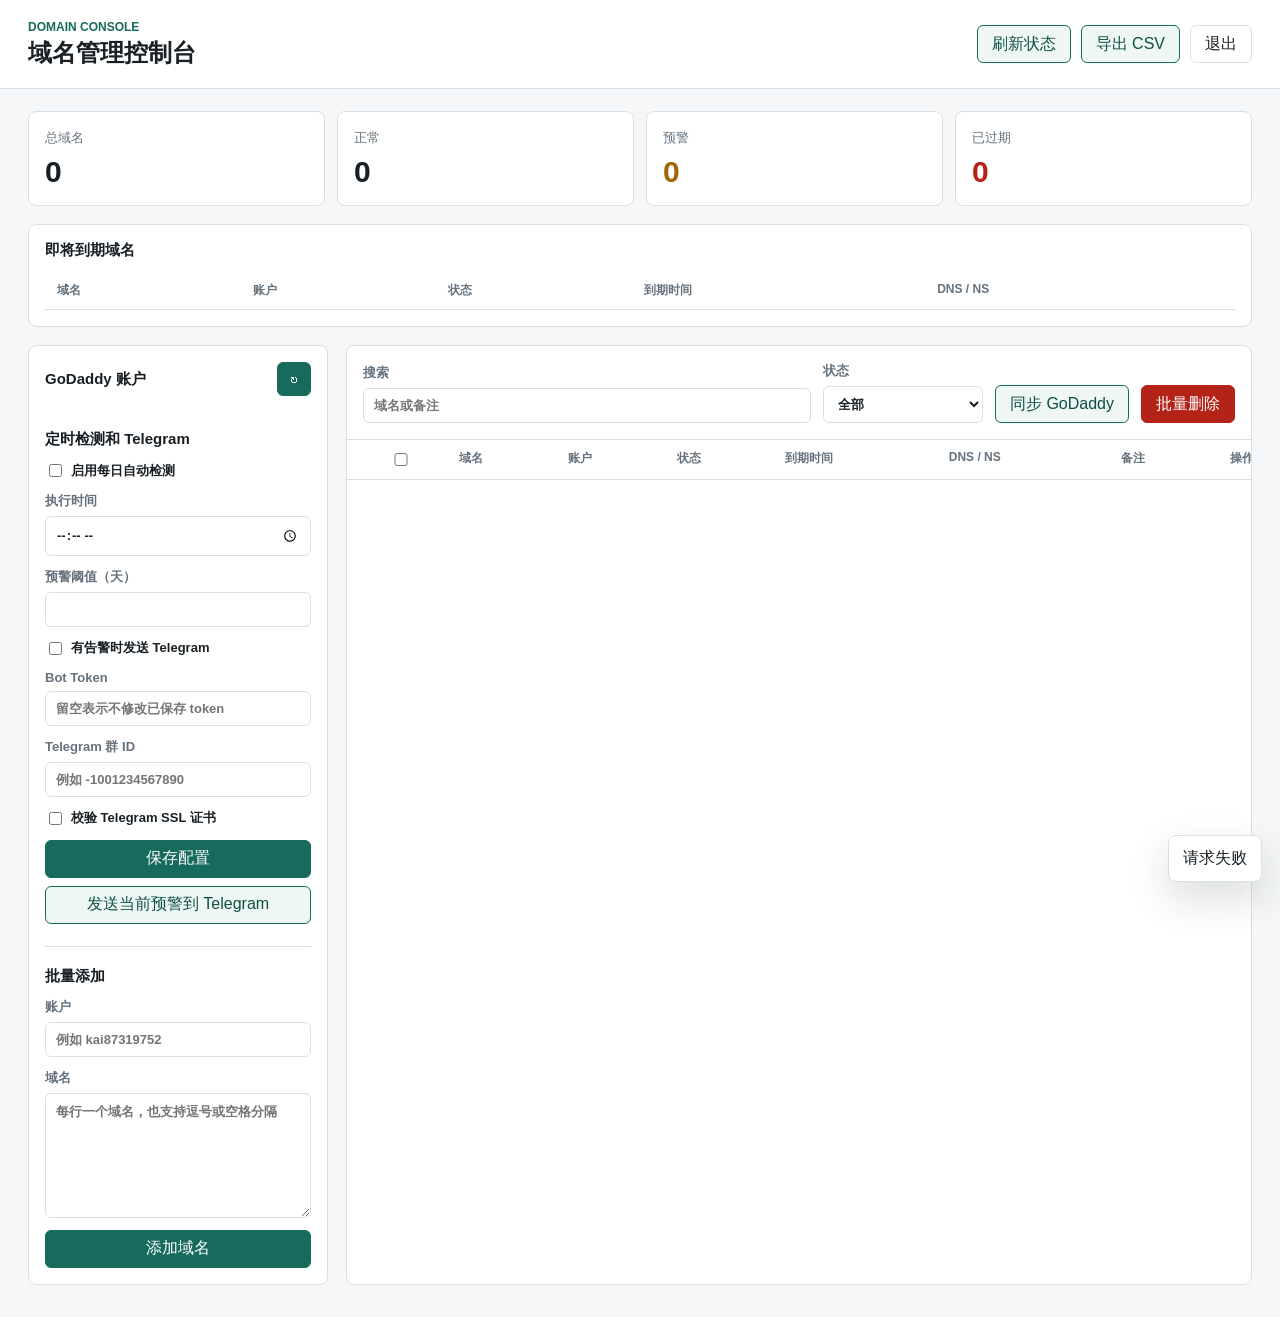
==== templates/index.html @ 251799a3 "Add web dashboard for domain monitoring" ====
<!doctype html>
<html lang="zh-CN">
  <head>
    <meta charset="utf-8">
    <meta name="viewport" content="width=device-width, initial-scale=1">
    <title>域名管理控制台</title>
    <link rel="stylesheet" href="/static/styles.css">
  </head>
  <body>
    <header class="topbar">
      <div>
        <p class="eyebrow">Domain Console</p>
        <h1>域名管理控制台</h1>
      </div>
      <div class="toolbar">
        <button id="checkAllBtn" class="secondary">刷新状态</button>
        <a class="button secondary" href="/api/export.csv">导出 CSV</a>
        <button id="logoutBtn" class="ghost">退出</button>
      </div>
    </header>

    <main class="page">
      <div id="activityBar" class="activity-bar" hidden>
        <span class="spinner"></span>
        <span id="activityText">正在执行</span>
      </div>

      <section class="stats-grid">
        <article class="stat">
          <span>总域名</span>
          <strong id="statTotal">0</strong>
        </article>
        <article class="stat">
          <span>正常</span>
          <strong id="statOk">0</strong>
        </article>
        <article class="stat warning">
          <span>预警</span>
          <strong id="statWarning">0</strong>
        </article>
        <article class="stat danger">
          <span>已过期</span>
          <strong id="statExpired">0</strong>
        </article>
      </section>

      <section class="dashboard-panel">
        <div class="section-head">
          <h2>即将到期域名</h2>
          <span id="lastRunInfo" class="account-meta"></span>
        </div>
        <div class="table-wrap compact">
          <table>
            <thead>
              <tr>
                <th>域名</th>
                <th>账户</th>
                <th>状态</th>
                <th>到期时间</th>
                <th>DNS / NS</th>
              </tr>
            </thead>
            <tbody id="dashboardTable"></tbody>
          </table>
        </div>
      </section>

      <section class="workbench">
        <aside class="side">
          <div class="section-head">
            <h2>GoDaddy 账户</h2>
            <button id="reloadBtn" class="icon-button" title="刷新">↻</button>
          </div>
          <div id="accountList" class="account-list"></div>

          <form id="settingsForm" class="stack-form settings-form">
            <h2>定时检测和 Telegram</h2>
            <label class="inline-check">
              <input id="scheduleEnabled" type="checkbox">
              启用每日自动检测
            </label>
            <label>
              执行时间
              <input id="scheduleTime" type="time" required>
            </label>
            <label>
              预警阈值（天）
              <input id="thresholdDays" type="number" min="1" max="365" required>
            </label>
            <label class="inline-check">
              <input id="telegramEnabled" type="checkbox">
              有告警时发送 Telegram
            </label>
            <label>
              Bot Token
              <input id="telegramBotToken" type="password" placeholder="留空表示不修改已保存 token">
            </label>
            <label>
              Telegram 群 ID
              <input id="telegramChatId" placeholder="例如 -1001234567890">
            </label>
            <label class="inline-check">
              <input id="telegramVerifySsl" type="checkbox">
              校验 Telegram SSL 证书
            </label>
            <div class="form-row">
              <button type="submit">保存配置</button>
              <button id="runSchedulerBtn" class="secondary" type="button">发送当前预警到 Telegram</button>
            </div>
          </form>

          <form id="addForm" class="stack-form">
            <h2>批量添加</h2>
            <label>
              账户
              <input id="addAccount" required placeholder="例如 kai87319752">
            </label>
            <label>
              域名
              <textarea id="addDomains" required rows="7" placeholder="每行一个域名，也支持逗号或空格分隔"></textarea>
            </label>
            <button type="submit">添加域名</button>
          </form>
        </aside>

        <section class="content">
          <div class="filters">
            <label>
              搜索
              <input id="searchInput" placeholder="域名或备注">
            </label>
            <label>
              状态
              <select id="statusFilter">
                <option value="all">全部</option>
                <option value="ok">正常</option>
                <option value="warning">预警</option>
                <option value="expired">已过期</option>
                <option value="unknown">未检测</option>
              </select>
            </label>
            <button id="syncBtn" class="secondary">同步 GoDaddy</button>
            <button id="deleteBtn" class="danger-button">批量删除</button>
          </div>

          <div class="table-wrap">
            <table>
              <thead>
                <tr>
                  <th><input id="selectAll" type="checkbox" title="全选"></th>
                  <th>域名</th>
                  <th>账户</th>
                  <th>状态</th>
                  <th>到期时间</th>
                  <th>DNS / NS</th>
                  <th>备注</th>
                  <th>操作</th>
                </tr>
              </thead>
              <tbody id="domainTable"></tbody>
            </table>
          </div>
        </section>
      </section>
    </main>

    <div id="toast" class="toast"></div>
    <script src="/static/app.js"></script>
  </body>
</html>
---- static/styles.css ----
:root {
  color-scheme: light;
  --bg: #f5f7f8;
  --panel: #ffffff;
  --line: #d9e0e5;
  --text: #182026;
  --muted: #65727d;
  --brand: #176b5d;
  --brand-strong: #0e4f44;
  --warning: #a56405;
  --danger: #b42318;
  --ok: #167047;
}

* {
  box-sizing: border-box;
}

body {
  margin: 0;
  background: var(--bg);
  color: var(--text);
  font-family: Inter, "Segoe UI", Arial, sans-serif;
}

button,
.button,
input,
select,
textarea {
  font: inherit;
}

button,
.button {
  display: inline-flex;
  align-items: center;
  justify-content: center;
  min-height: 38px;
  border: 1px solid var(--brand);
  border-radius: 6px;
  padding: 0 14px;
  background: var(--brand);
  color: #fff;
  text-decoration: none;
  cursor: pointer;
  white-space: nowrap;
}

button:hover,
.button:hover {
  background: var(--brand-strong);
}

button:disabled {
  cursor: wait;
  opacity: 0.62;
}

button.secondary,
.button.secondary {
  background: #eef7f4;
  color: var(--brand-strong);
}

button.ghost {
  border-color: var(--line);
  background: #fff;
  color: var(--text);
}

.danger-button {
  border-color: var(--danger);
  background: var(--danger);
}

.icon-button {
  width: 34px;
  min-height: 34px;
  padding: 0;
}

.topbar {
  display: flex;
  align-items: center;
  justify-content: space-between;
  gap: 20px;
  padding: 20px 28px;
  border-bottom: 1px solid var(--line);
  background: #fff;
}

h1,
h2,
p {
  margin: 0;
}

h1 {
  font-size: 24px;
  line-height: 1.25;
}

h2 {
  font-size: 15px;
}

.eyebrow {
  margin-bottom: 4px;
  color: var(--brand);
  font-size: 12px;
  font-weight: 700;
  text-transform: uppercase;
}

.toolbar {
  display: flex;
  flex-wrap: wrap;
  gap: 10px;
  justify-content: flex-end;
}

.page {
  padding: 22px 28px 32px;
}

.activity-bar {
  display: flex;
  align-items: center;
  gap: 10px;
  margin-bottom: 18px;
  border: 1px solid #b7d8ce;
  border-radius: 8px;
  background: #eef7f4;
  color: var(--brand-strong);
  padding: 12px 14px;
  font-weight: 700;
}

.activity-bar[hidden] {
  display: none;
}

.spinner {
  width: 16px;
  height: 16px;
  border: 2px solid #b7d8ce;
  border-top-color: var(--brand);
  border-radius: 999px;
  animation: spin 0.8s linear infinite;
}

@keyframes spin {
  to {
    transform: rotate(360deg);
  }
}

.stats-grid {
  display: grid;
  grid-template-columns: repeat(4, minmax(0, 1fr));
  gap: 12px;
  margin-bottom: 18px;
}

.stat {
  border: 1px solid var(--line);
  border-radius: 8px;
  background: var(--panel);
  padding: 16px;
}

.stat span {
  color: var(--muted);
  font-size: 13px;
}

.stat strong {
  display: block;
  margin-top: 8px;
  font-size: 30px;
}

.stat.warning strong {
  color: var(--warning);
}

.stat.danger strong {
  color: var(--danger);
}

.workbench {
  display: grid;
  grid-template-columns: 300px minmax(0, 1fr);
  gap: 18px;
}

.side,
.content,
.dashboard-panel {
  border: 1px solid var(--line);
  border-radius: 8px;
  background: var(--panel);
}

.dashboard-panel {
  margin-bottom: 18px;
  padding: 16px;
}

.side {
  padding: 16px;
}

.section-head {
  display: flex;
  align-items: center;
  justify-content: space-between;
  gap: 10px;
  margin-bottom: 12px;
}

.account-list {
  display: grid;
  gap: 8px;
  margin-bottom: 22px;
}

.account-item {
  width: 100%;
  justify-content: space-between;
  border-color: var(--line);
  background: #fff;
  color: var(--text);
}

.account-item.active {
  border-color: var(--brand);
  background: #e9f5f1;
}

.account-meta {
  color: var(--muted);
  font-size: 12px;
}

.stack-form,
.filters {
  display: grid;
  gap: 12px;
}

.stack-form + .stack-form {
  margin-top: 22px;
  padding-top: 20px;
  border-top: 1px solid var(--line);
}

.settings-form {
  margin-bottom: 4px;
}

.form-row {
  display: grid;
  grid-template-columns: 1fr;
  gap: 8px;
}

.inline-check {
  grid-template-columns: auto 1fr;
  align-items: center;
  color: var(--text);
}

.inline-check input {
  width: auto;
}

label {
  display: grid;
  gap: 6px;
  color: var(--muted);
  font-size: 13px;
  font-weight: 600;
}

input,
select,
textarea {
  width: 100%;
  border: 1px solid var(--line);
  border-radius: 6px;
  background: #fff;
  color: var(--text);
  padding: 9px 10px;
}

textarea {
  min-height: 120px;
  resize: vertical;
}

.content {
  min-width: 0;
}

.filters {
  grid-template-columns: minmax(180px, 1fr) 160px auto auto;
  align-items: end;
  padding: 16px;
  border-bottom: 1px solid var(--line);
}

.table-wrap {
  overflow: auto;
}

.table-wrap.compact table {
  min-width: 760px;
}

table {
  width: 100%;
  border-collapse: collapse;
  min-width: 980px;
}

th,
td {
  border-bottom: 1px solid var(--line);
  padding: 10px 12px;
  text-align: left;
  vertical-align: top;
}

th {
  color: var(--muted);
  font-size: 12px;
  font-weight: 700;
  text-transform: uppercase;
}

td {
  font-size: 14px;
}

.status-pill {
  display: inline-flex;
  min-width: 68px;
  justify-content: center;
  border-radius: 999px;
  padding: 4px 8px;
  background: #edf1f4;
  color: var(--muted);
  font-size: 12px;
  font-weight: 700;
}

.status-ok {
  background: #e9f7ef;
  color: var(--ok);
}

.status-warning {
  background: #fff4df;
  color: var(--warning);
}

.status-expired {
  background: #fdeceb;
  color: var(--danger);
}

.note-input {
  min-width: 220px;
}

.ns-cell {
  max-width: 380px;
  color: var(--muted);
  font-size: 13px;
  line-height: 1.45;
  white-space: normal;
  word-break: break-word;
}

.row-actions {
  display: flex;
  gap: 8px;
}

.row-actions button {
  min-height: 32px;
  padding: 0 10px;
}

.toast {
  position: fixed;
  right: 18px;
  bottom: 18px;
  max-width: min(420px, calc(100vw - 36px));
  border: 1px solid var(--line);
  border-radius: 8px;
  background: #fff;
  box-shadow: 0 16px 40px rgba(24, 32, 38, 0.16);
  padding: 12px 14px;
  transform: translateY(140%);
  transition: transform 0.2s ease;
}

.toast.show {
  transform: translateY(0);
}

.login-shell {
  display: grid;
  min-height: 100vh;
  place-items: center;
  padding: 24px;
}

.login-panel {
  width: min(420px, 100%);
  border: 1px solid var(--line);
  border-radius: 8px;
  background: #fff;
  padding: 26px;
}

.login-form {
  display: grid;
  gap: 14px;
  margin-top: 22px;
}

.form-error {
  min-height: 20px;
  color: var(--danger);
  font-size: 13px;
}

@media (max-width: 980px) {
  .topbar {
    align-items: flex-start;
    flex-direction: column;
  }

  .stats-grid {
    grid-template-columns: repeat(2, minmax(0, 1fr));
  }

  .workbench {
    grid-template-columns: 1fr;
  }

  .filters {
    grid-template-columns: 1fr 1fr;
  }
}

@media (max-width: 620px) {
  .page,
  .topbar {
    padding-left: 16px;
    padding-right: 16px;
  }

  .stats-grid,
  .filters {
    grid-template-columns: 1fr;
  }

  .toolbar {
    width: 100%;
    justify-content: stretch;
  }

  .toolbar > * {
    flex: 1 1 auto;
  }
}
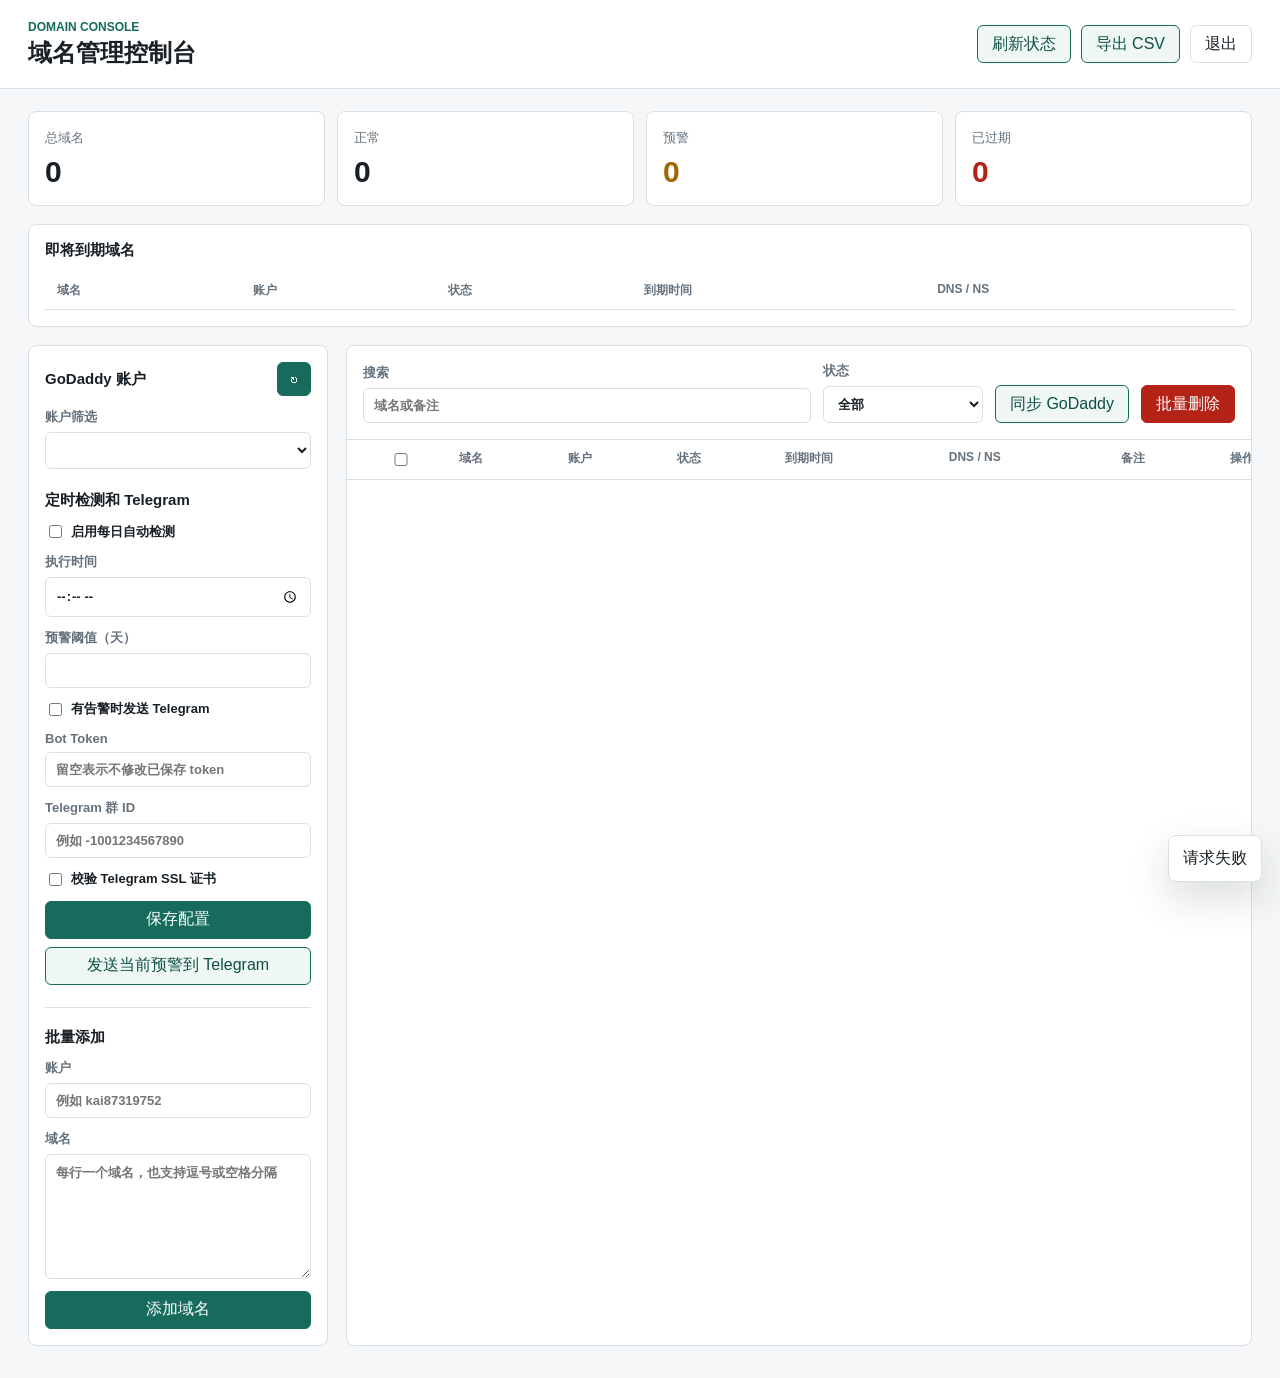
==== commit 7e86fe90: "Use account dropdown filter" ====
--- a/templates/index.html
+++ b/templates/index.html
@@ -71,7 +71,10 @@
             <h2>GoDaddy 账户</h2>
             <button id="reloadBtn" class="icon-button" title="刷新">↻</button>
           </div>
-          <div id="accountList" class="account-list"></div>
+          <label class="account-filter">
+            账户筛选
+            <select id="accountSelect"></select>
+          </label>
 
           <form id="settingsForm" class="stack-form settings-form">
             <h2>定时检测和 Telegram</h2>
--- a/static/styles.css
+++ b/static/styles.css
@@ -226,6 +226,10 @@
   margin-bottom: 22px;
 }
 
+.account-filter {
+  margin-bottom: 22px;
+}
+
 .account-item {
   width: 100%;
   justify-content: space-between;
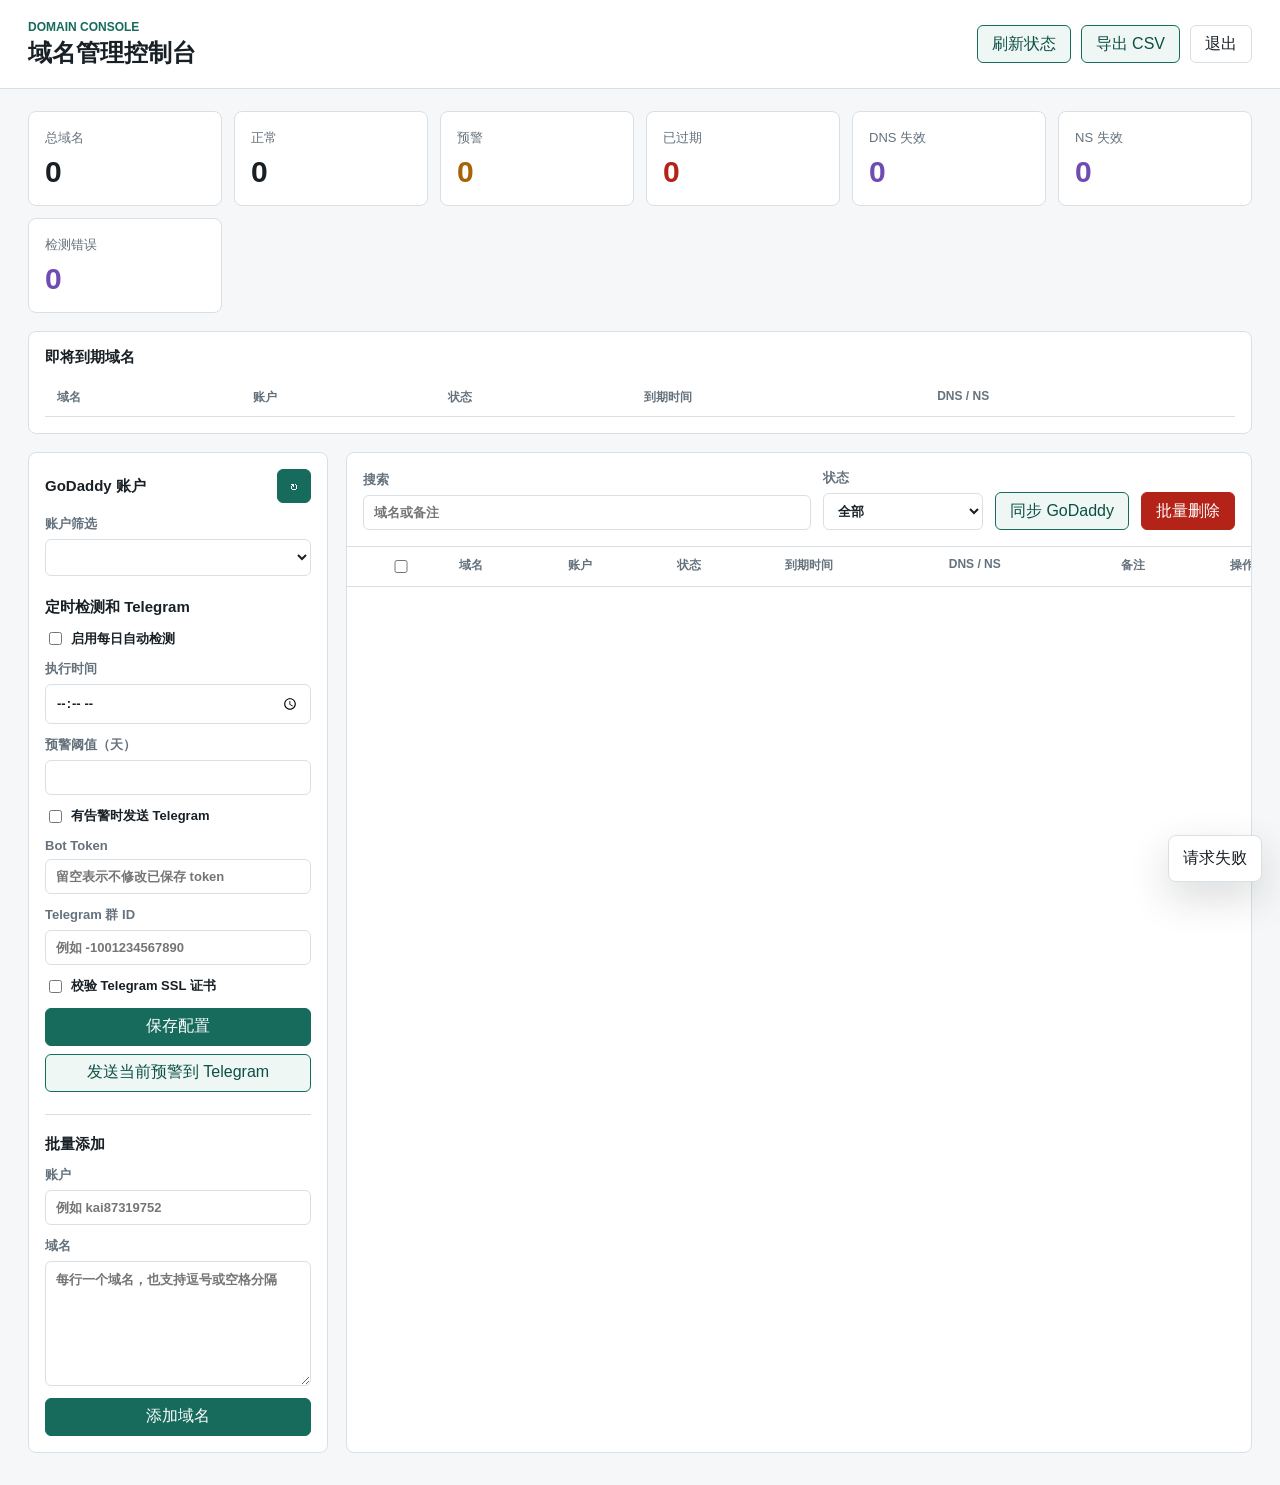
==== commit b22b0e67: "Refine domain status labels" ====
--- a/templates/index.html
+++ b/templates/index.html
@@ -41,6 +41,18 @@
         <article class="stat danger">
           <span>已过期</span>
           <strong id="statExpired">0</strong>
+        </article>
+        <article class="stat issue">
+          <span>DNS 失效</span>
+          <strong id="statDnsFailed">0</strong>
+        </article>
+        <article class="stat issue">
+          <span>NS 失效</span>
+          <strong id="statNsFailed">0</strong>
+        </article>
+        <article class="stat issue">
+          <span>检测错误</span>
+          <strong id="statCheckError">0</strong>
         </article>
       </section>
 
@@ -139,6 +151,9 @@
                 <option value="ok">正常</option>
                 <option value="warning">预警</option>
                 <option value="expired">已过期</option>
+                <option value="dns_failed">DNS 失效</option>
+                <option value="ns_failed">NS 失效</option>
+                <option value="check_error">检测错误</option>
                 <option value="unknown">未检测</option>
               </select>
             </label>
--- a/static/styles.css
+++ b/static/styles.css
@@ -158,7 +158,7 @@
 
 .stats-grid {
   display: grid;
-  grid-template-columns: repeat(4, minmax(0, 1fr));
+  grid-template-columns: repeat(auto-fit, minmax(180px, 1fr));
   gap: 12px;
   margin-bottom: 18px;
 }
@@ -187,6 +187,10 @@
 
 .stat.danger strong {
   color: var(--danger);
+}
+
+.stat.issue strong {
+  color: #6f4bb2;
 }
 
 .workbench {
@@ -375,6 +379,13 @@
   color: var(--danger);
 }
 
+.status-dns_failed,
+.status-ns_failed,
+.status-check_error {
+  background: #f0ecff;
+  color: #5f3dc4;
+}
+
 .note-input {
   min-width: 220px;
 }
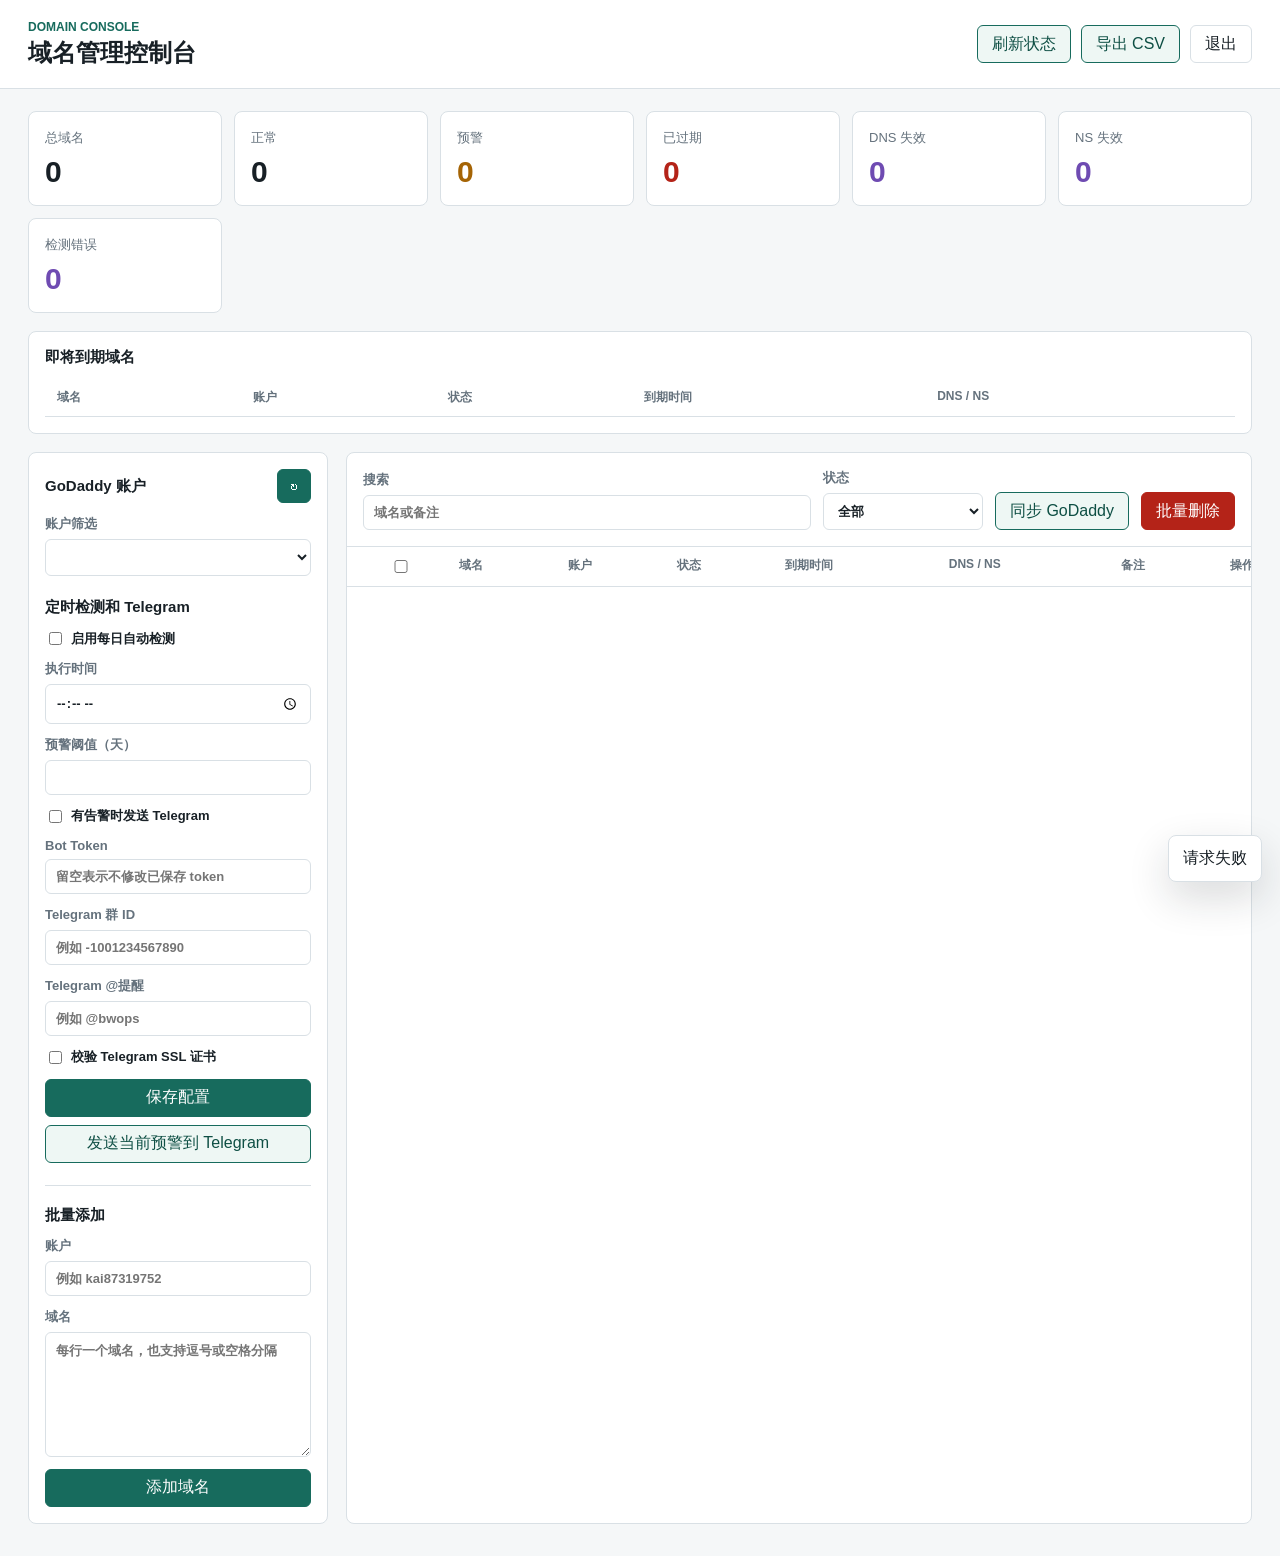
==== commit 73113168: "Add Telegram mention setting" ====
--- a/templates/index.html
+++ b/templates/index.html
@@ -114,6 +114,10 @@
               Telegram 群 ID
               <input id="telegramChatId" placeholder="例如 -1001234567890">
             </label>
+            <label>
+              Telegram @提醒
+              <input id="telegramMention" placeholder="例如 @bwops">
+            </label>
             <label class="inline-check">
               <input id="telegramVerifySsl" type="checkbox">
               校验 Telegram SSL 证书
--- a/static/styles.css
+++ b/static/styles.css
@@ -224,6 +224,13 @@
   margin-bottom: 12px;
 }
 
+#lastRunInfo {
+  display: grid;
+  gap: 4px;
+  justify-items: end;
+  text-align: right;
+}
+
 .account-list {
   display: grid;
   gap: 8px;
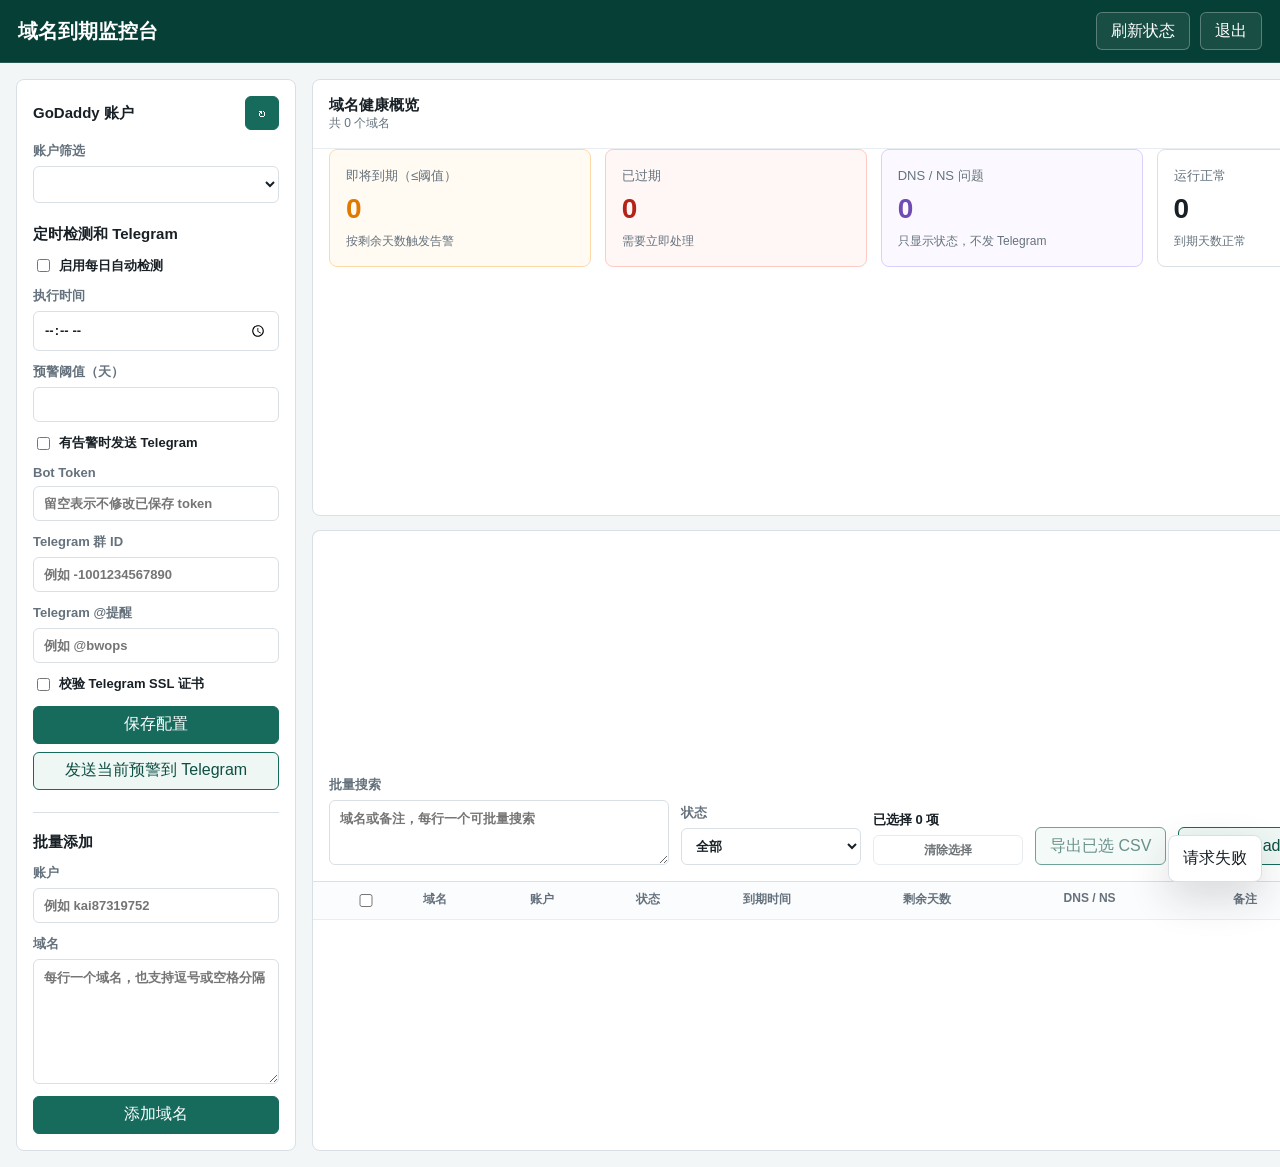
==== commit 01fe250e: "Redesign domain dashboard workflow" ====
--- a/templates/index.html
+++ b/templates/index.html
@@ -9,12 +9,11 @@
   <body>
     <header class="topbar">
       <div>
-        <p class="eyebrow">Domain Console</p>
-        <h1>域名管理控制台</h1>
+        <h1>域名到期监控台</h1>
       </div>
+      <div id="lastRunInfo" class="top-status"></div>
       <div class="toolbar">
         <button id="checkAllBtn" class="secondary">刷新状态</button>
-        <a class="button secondary" href="/api/export.csv">导出 CSV</a>
         <button id="logoutBtn" class="ghost">退出</button>
       </div>
     </header>
@@ -24,58 +23,6 @@
         <span class="spinner"></span>
         <span id="activityText">正在执行</span>
       </div>
-
-      <section class="stats-grid">
-        <article class="stat">
-          <span>总域名</span>
-          <strong id="statTotal">0</strong>
-        </article>
-        <article class="stat">
-          <span>正常</span>
-          <strong id="statOk">0</strong>
-        </article>
-        <article class="stat warning">
-          <span>预警</span>
-          <strong id="statWarning">0</strong>
-        </article>
-        <article class="stat danger">
-          <span>已过期</span>
-          <strong id="statExpired">0</strong>
-        </article>
-        <article class="stat issue">
-          <span>DNS 失效</span>
-          <strong id="statDnsFailed">0</strong>
-        </article>
-        <article class="stat issue">
-          <span>NS 失效</span>
-          <strong id="statNsFailed">0</strong>
-        </article>
-        <article class="stat issue">
-          <span>检测错误</span>
-          <strong id="statCheckError">0</strong>
-        </article>
-      </section>
-
-      <section class="dashboard-panel">
-        <div class="section-head">
-          <h2>即将到期域名</h2>
-          <span id="lastRunInfo" class="account-meta"></span>
-        </div>
-        <div class="table-wrap compact">
-          <table>
-            <thead>
-              <tr>
-                <th>域名</th>
-                <th>账户</th>
-                <th>状态</th>
-                <th>到期时间</th>
-                <th>DNS / NS</th>
-              </tr>
-            </thead>
-            <tbody id="dashboardTable"></tbody>
-          </table>
-        </div>
-      </section>
 
       <section class="workbench">
         <aside class="side">
@@ -143,10 +90,41 @@
         </aside>
 
         <section class="content">
+          <section class="health-panel">
+            <div class="section-head">
+              <div>
+                <h2>域名健康概览</h2>
+                <p class="account-meta">共 <span id="statTotal">0</span> 个域名</p>
+              </div>
+            </div>
+            <div class="stats-grid">
+              <article class="stat warning">
+                <span>即将到期（≤阈值）</span>
+                <strong id="statWarning">0</strong>
+                <small>按剩余天数触发告警</small>
+              </article>
+              <article class="stat danger">
+                <span>已过期</span>
+                <strong id="statExpired">0</strong>
+                <small>需要立即处理</small>
+              </article>
+              <article class="stat issue">
+                <span>DNS / NS 问题</span>
+                <strong id="statDnsIssue">0</strong>
+                <small>只显示状态，不发 Telegram</small>
+              </article>
+              <article class="stat">
+                <span>运行正常</span>
+                <strong id="statOk">0</strong>
+                <small>到期天数正常</small>
+              </article>
+            </div>
+          </section>
+
           <div class="filters">
             <label>
-              搜索
-              <input id="searchInput" placeholder="域名或备注">
+              批量搜索
+              <textarea id="searchInput" class="search-input" rows="3" placeholder="域名或备注，每行一个可批量搜索"></textarea>
             </label>
             <label>
               状态
@@ -161,6 +139,11 @@
                 <option value="unknown">未检测</option>
               </select>
             </label>
+            <div class="selection-summary">
+              <span id="selectedCount">已选择 0 项</span>
+              <button id="clearSelectionBtn" class="ghost mini-button" type="button" disabled>清除选择</button>
+            </div>
+            <button id="exportBtn" class="secondary" type="button" disabled>导出已选 CSV</button>
             <button id="syncBtn" class="secondary">同步 GoDaddy</button>
             <button id="deleteBtn" class="danger-button">批量删除</button>
           </div>
@@ -174,6 +157,7 @@
                   <th>账户</th>
                   <th>状态</th>
                   <th>到期时间</th>
+                  <th>剩余天数</th>
                   <th>DNS / NS</th>
                   <th>备注</th>
                   <th>操作</th>
--- a/static/styles.css
+++ b/static/styles.css
@@ -1,14 +1,18 @@
 :root {
   color-scheme: light;
-  --bg: #f5f7f8;
+  --bg: #f3f6f7;
   --panel: #ffffff;
   --line: #d9e0e5;
+  --line-soft: #e8edf1;
   --text: #182026;
   --muted: #65727d;
   --brand: #176b5d;
   --brand-strong: #0e4f44;
+  --brand-dark: #073f35;
   --warning: #a56405;
+  --warning-strong: #e07900;
   --danger: #b42318;
+  --issue: #6f4bb2;
   --ok: #167047;
 }
 
@@ -85,9 +89,10 @@
   align-items: center;
   justify-content: space-between;
   gap: 20px;
-  padding: 20px 28px;
-  border-bottom: 1px solid var(--line);
-  background: #fff;
+  padding: 12px 18px;
+  border-bottom: 1px solid rgba(255, 255, 255, 0.14);
+  background: #063f35;
+  color: #fff;
 }
 
 h1,
@@ -97,7 +102,7 @@
 }
 
 h1 {
-  font-size: 24px;
+  font-size: 20px;
   line-height: 1.25;
 }
 
@@ -107,7 +112,7 @@
 
 .eyebrow {
   margin-bottom: 4px;
-  color: var(--brand);
+  color: #a8d8cc;
   font-size: 12px;
   font-weight: 700;
   text-transform: uppercase;
@@ -120,8 +125,36 @@
   justify-content: flex-end;
 }
 
+.top-status {
+  display: flex;
+  flex: 1;
+  justify-content: flex-end;
+  gap: 28px;
+  color: #e6f3ef;
+  font-size: 13px;
+  font-weight: 700;
+  white-space: nowrap;
+}
+
+.top-status span {
+  display: inline-flex;
+  align-items: center;
+}
+
+.topbar .secondary,
+.topbar .ghost {
+  border-color: rgba(255, 255, 255, 0.28);
+  background: rgba(255, 255, 255, 0.08);
+  color: #fff;
+}
+
+.topbar .secondary:hover,
+.topbar .ghost:hover {
+  background: rgba(255, 255, 255, 0.16);
+}
+
 .page {
-  padding: 22px 28px 32px;
+  padding: 16px;
 }
 
 .activity-bar {
@@ -158,9 +191,10 @@
 
 .stats-grid {
   display: grid;
-  grid-template-columns: repeat(auto-fit, minmax(180px, 1fr));
-  gap: 12px;
-  margin-bottom: 18px;
+  grid-template-columns: repeat(4, minmax(0, 1fr));
+  gap: 14px;
+  padding: 0 16px 18px;
+  margin-bottom: 0;
 }
 
 .stat {
@@ -170,6 +204,21 @@
   padding: 16px;
 }
 
+.stat.warning {
+  border-color: #ffd8a8;
+  background: #fffaf2;
+}
+
+.stat.danger {
+  border-color: #ffc9c4;
+  background: #fff7f6;
+}
+
+.stat.issue {
+  border-color: #d9d0ff;
+  background: #fbf9ff;
+}
+
 .stat span {
   color: var(--muted);
   font-size: 13px;
@@ -178,11 +227,18 @@
 .stat strong {
   display: block;
   margin-top: 8px;
-  font-size: 30px;
+  font-size: 28px;
+}
+
+.stat small {
+  display: block;
+  margin-top: 8px;
+  color: var(--muted);
+  font-size: 12px;
 }
 
 .stat.warning strong {
-  color: var(--warning);
+  color: var(--warning-strong);
 }
 
 .stat.danger strong {
@@ -190,30 +246,57 @@
 }
 
 .stat.issue strong {
-  color: #6f4bb2;
+  color: var(--issue);
 }
 
 .workbench {
   display: grid;
-  grid-template-columns: 300px minmax(0, 1fr);
-  gap: 18px;
+  grid-template-columns: 280px minmax(0, 1fr);
+  gap: 16px;
 }
 
 .side,
 .content,
-.dashboard-panel {
+.dashboard-panel,
+.health-panel {
   border: 1px solid var(--line);
   border-radius: 8px;
   background: var(--panel);
 }
 
 .dashboard-panel {
-  margin-bottom: 18px;
+  margin-bottom: 14px;
+  padding: 0;
+  overflow: hidden;
+}
+
+.dashboard-panel .table-wrap {
+  border: 0;
+  border-radius: 0;
+}
+
+.health-panel {
+  margin-bottom: 14px;
+  overflow: hidden;
+}
+
+.side {
+  align-self: start;
   padding: 16px;
 }
 
-.side {
-  padding: 16px;
+.side .section-head {
+  padding: 0;
+  margin-bottom: 12px;
+  border-bottom: 0;
+}
+
+.content {
+  display: grid;
+  gap: 0;
+  min-width: 0;
+  border: 0;
+  background: transparent;
 }
 
 .section-head {
@@ -221,7 +304,9 @@
   align-items: center;
   justify-content: space-between;
   gap: 10px;
-  margin-bottom: 12px;
+  padding: 16px;
+  margin-bottom: 0;
+  border-bottom: 1px solid var(--line-soft);
 }
 
 #lastRunInfo {
@@ -315,19 +400,41 @@
   resize: vertical;
 }
 
-.content {
-  min-width: 0;
-}
-
 .filters {
-  grid-template-columns: minmax(180px, 1fr) 160px auto auto;
+  grid-template-columns: minmax(340px, 1fr) 180px 150px auto auto auto;
   align-items: end;
+  margin-bottom: 0;
   padding: 16px;
-  border-bottom: 1px solid var(--line);
+  border: 1px solid var(--line);
+  border-bottom: 0;
+  border-radius: 8px 8px 0 0;
+  background: #fff;
+}
+
+.search-input {
+  min-height: 42px;
+  max-height: 96px;
+}
+
+.selection-summary {
+  display: grid;
+  gap: 6px;
+  color: var(--text);
+  font-size: 13px;
+  font-weight: 700;
+}
+
+.mini-button {
+  min-height: 30px;
+  padding: 0 10px;
+  font-size: 12px;
 }
 
 .table-wrap {
   overflow: auto;
+  border: 1px solid var(--line);
+  border-radius: 0 0 8px 8px;
+  background: #fff;
 }
 
 .table-wrap.compact table {
@@ -342,13 +449,14 @@
 
 th,
 td {
-  border-bottom: 1px solid var(--line);
-  padding: 10px 12px;
+  border-bottom: 1px solid var(--line-soft);
+  padding: 9px 12px;
   text-align: left;
   vertical-align: top;
 }
 
 th {
+  background: #fbfcfd;
   color: var(--muted);
   font-size: 12px;
   font-weight: 700;
@@ -357,6 +465,58 @@
 
 td {
   font-size: 14px;
+}
+
+tbody tr:hover {
+  background: #fbfdfc;
+}
+
+.selected-row {
+  background: #eef8f4;
+}
+
+.selected-row:hover {
+  background: #e8f5f0;
+}
+
+.group-row td {
+  background: #fff;
+  border-top: 1px solid var(--line);
+  color: var(--danger);
+  padding-top: 14px;
+  padding-bottom: 8px;
+  font-size: 14px;
+}
+
+.group-row strong {
+  margin-right: 12px;
+  font-size: 15px;
+}
+
+.group-row span {
+  color: var(--muted);
+  font-size: 12px;
+  font-weight: 500;
+}
+
+.empty-group-row td {
+  color: var(--muted);
+}
+
+.days-left {
+  font-size: 13px;
+}
+
+.status-text-warning {
+  color: var(--warning-strong);
+}
+
+.status-text-expired {
+  color: var(--danger);
+}
+
+.status-text-ok {
+  color: var(--ok);
 }
 
 .status-pill {
